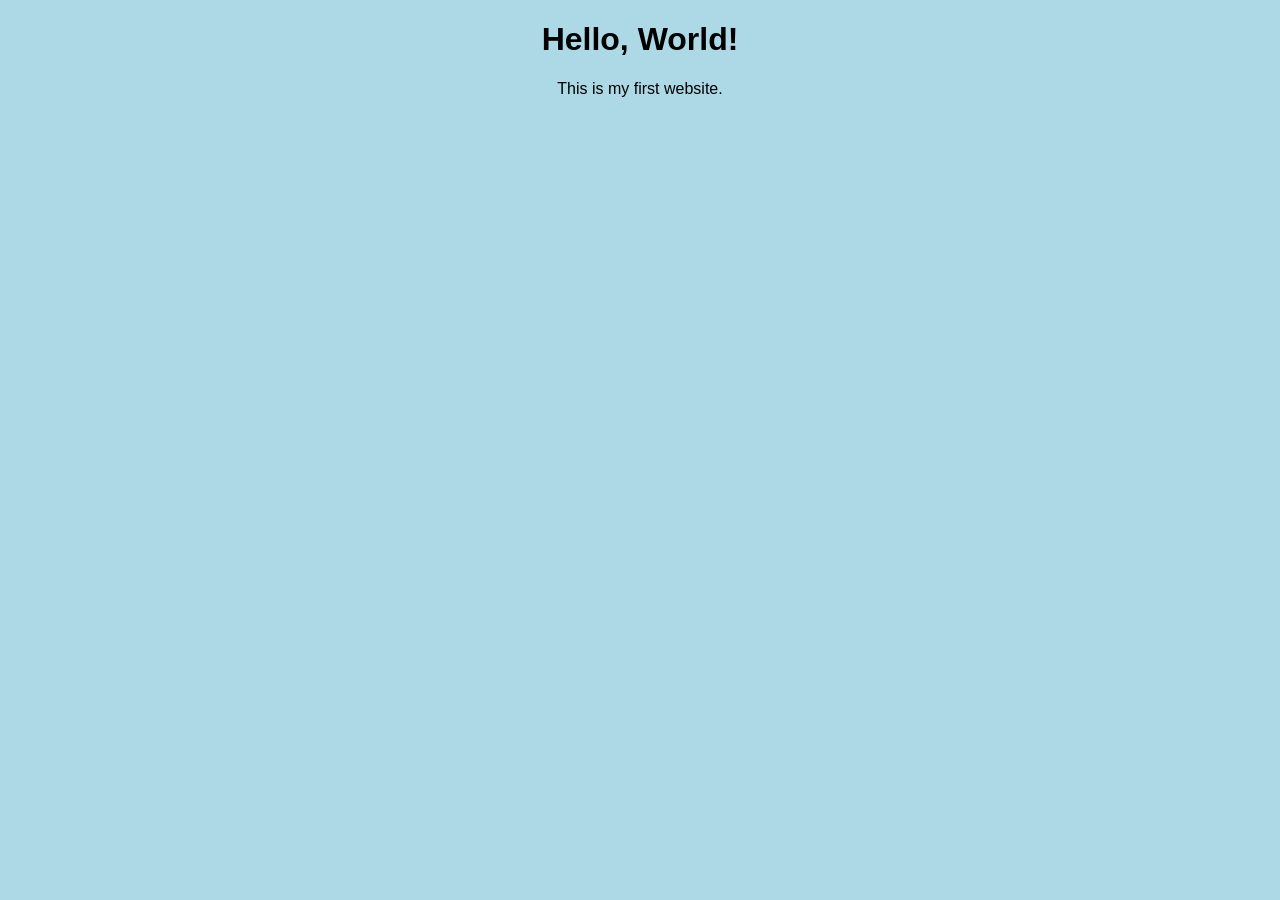
==== index.html @ 79c876c0 "git anit" ====
<!DOCTYPE html>
<html lang="en">
<head>
  <meta charset="UTF-8">
  <meta name="viewport" content="width=device-width, initial-scale=1.0">
  <title>My First Website</title>

  <link rel="stylesheet" href="style.css">
  <!-- This code above links the style.css file-->

</head>
<body>
  <h1>Hello, World!</h1>
  <p>This is my first website.</p>
</body>
</html>
---- style.css ----
/* This file adds color to the website */

body {
  background-color: lightblue;
  font-family: Arial, sans-serif;
  text-align: center;
}
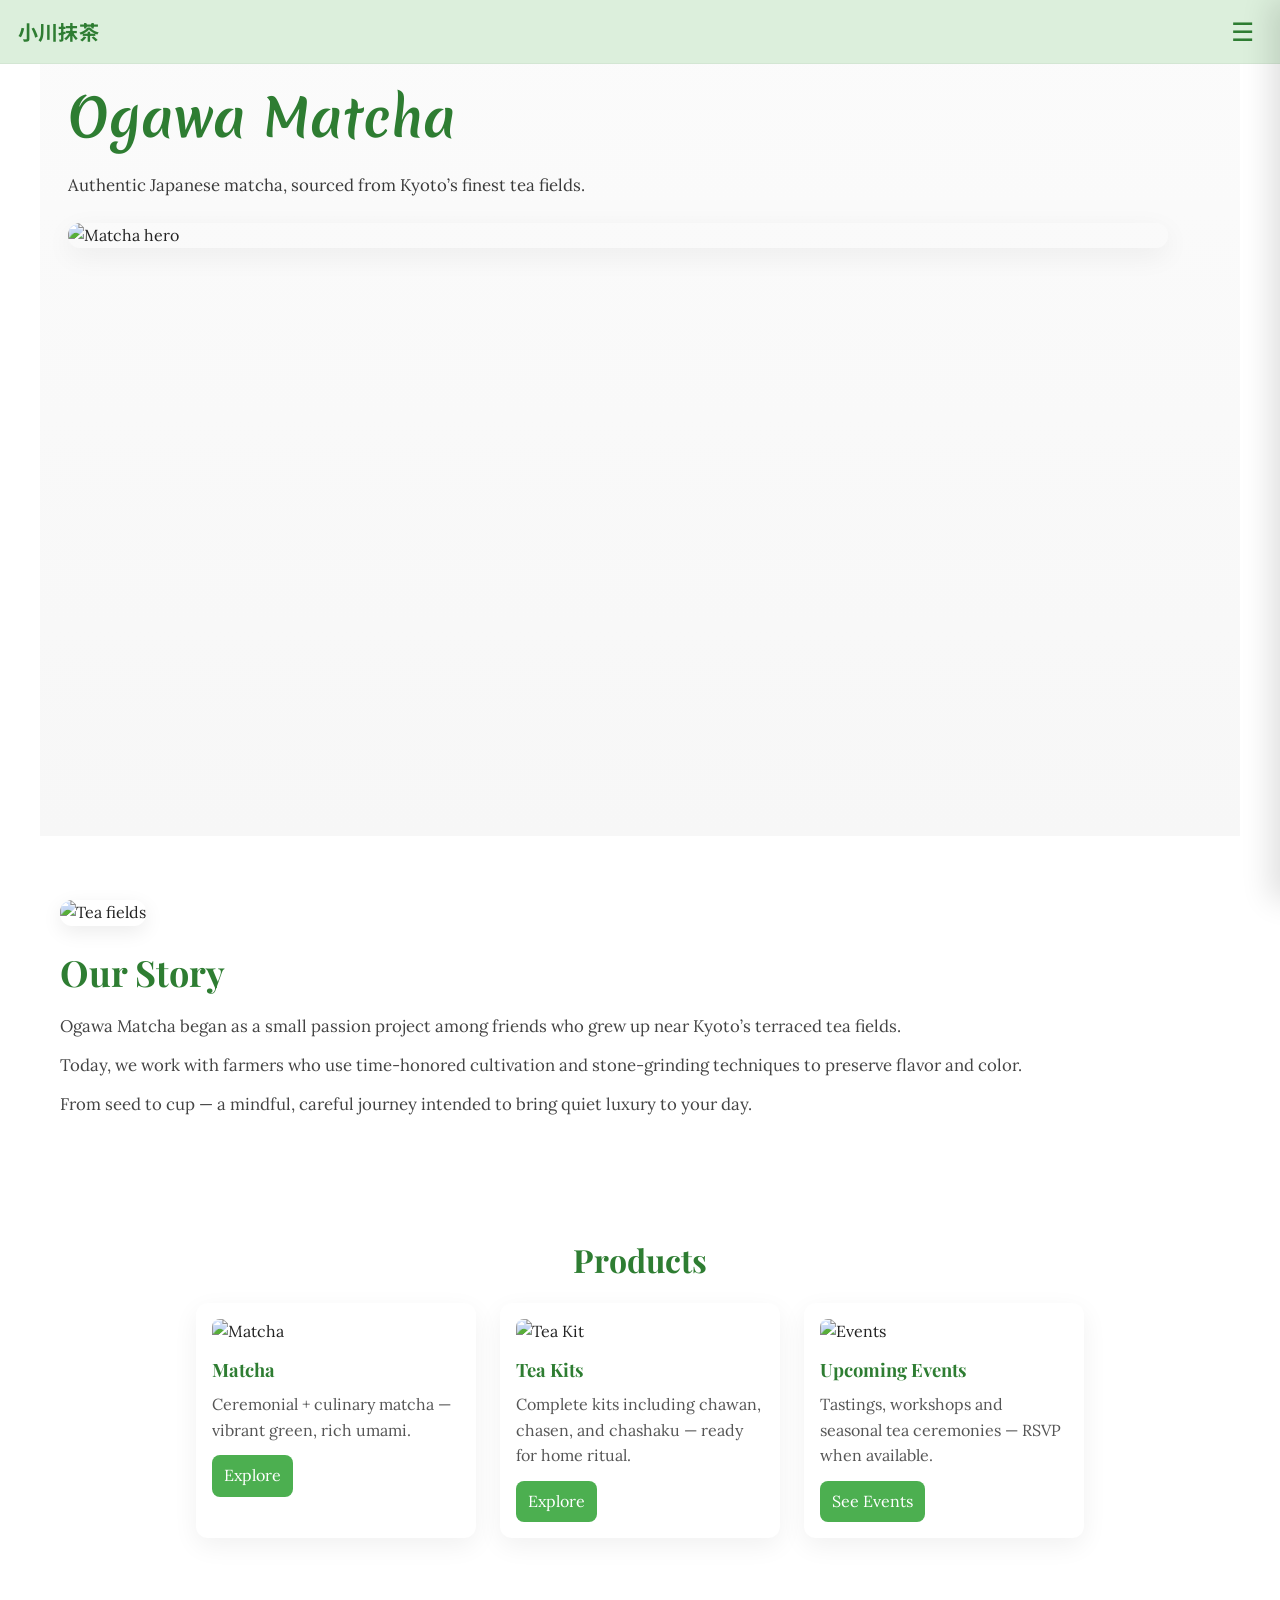
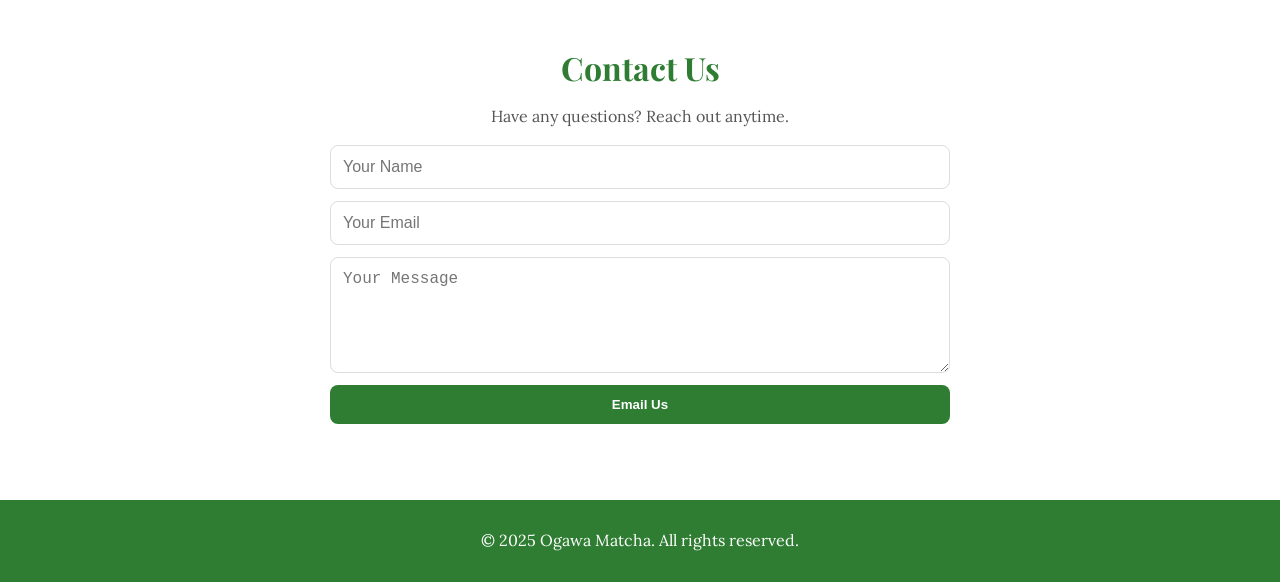
==== commit 7982fbc2: "Add files via upload" ====
--- a/index.html
+++ b/index.html
@@ -1,17 +1,106 @@
-
-<!DOCTYPE html>
-<html lang="en">
-<head>
-  <meta charset="UTF-8">
-  <meta name="viewport" content="width=device-width, initial-scale=1.0">
-  <title>My First Website</title>
-
-  <link rel="stylesheet" href="style.css">
-  <!-- This code above links the style.css file-->
-
-</head>
-<body>
-  <h1>Hello, World!</h1>
-  <p>This is my first website.</p>
-</body>
-</html>
+<!DOCTYPE html>
+<html lang="en">
+<head>
+  <meta charset="utf-8" />
+  <meta name="viewport" content="width=device-width,initial-scale=1" />
+  <title>Ogawa Matcha</title>
+  <link href="https://fonts.googleapis.com/css2?family=Lora:ital,wght@0,400;0,700;1,400&family=Playfair+Display:wght@400;600&family=Merienda:wght@400;700&family=Noto+Sans+JP:wght@400;700&display=swap" rel="stylesheet">
+  <link rel="stylesheet" href="style.css" />
+</head>
+<body>
+  <header>
+    <div class="logo-jp">小川抹茶</div>
+    <button class="hamburger" aria-controls="site-menu" aria-expanded="false" aria-label="Open menu">☰</button>
+
+    <nav class="site-menu" id="site-menu" aria-hidden="true">
+      <ul>
+        <li><a class="menu-link" href="#hero" data-key="about-intro">About</a></li>
+        <li><a class="menu-link" href="#products" data-key="products-title">Products</a></li>
+        <li><a class="menu-link" href="matcha-leaves.html" data-key="product1-title">Matcha</a></li>
+        <li><a class="menu-link" href="matcha-kit.html" data-key="product2-title">Tea Kits</a></li>
+        <li><a class="menu-link" href="events.html">Events</a></li>
+
+        <li class="has-submenu">
+          <button class="submenu-toggle" aria-expanded="false" aria-controls="lang-list">🌐 Language ▸</button>
+          <ul class="submenu" id="lang-list" role="menu" aria-hidden="true">
+            <li class="lang-option" data-lang="en" role="menuitem">
+              <img src="https://flagcdn.com/w20/us.png" srcset="https://flagcdn.com/w40/us.png 2x" width="20" height="15" alt="US flag" class="flag"> English
+            </li>
+            <li class="lang-option" data-lang="ja" role="menuitem">
+              <img src="https://flagcdn.com/w20/jp.png" srcset="https://flagcdn.com/w40/jp.png 2x" width="20" height="15" alt="Japan flag" class="flag"> 日本語
+            </li>
+            <li class="lang-option" data-lang="zh" role="menuitem">
+              <img src="https://flagcdn.com/w20/cn.png" srcset="https://flagcdn.com/w40/cn.png 2x" width="20" height="15" alt="China flag" class="flag"> 中文
+            </li>
+          </ul>
+        </li>
+
+        <li><a class="menu-link" href="#contact" data-key="contact-title">Contact</a></li>
+      </ul>
+    </nav>
+  </header>
+
+  <main>
+    <section id="hero" class="hero fade-on-scroll">
+      <h1 data-key="hero-title">Ogawa Matcha</h1>
+      <p data-key="hero-text">Authentic Japanese matcha, sourced from Kyoto’s finest tea fields.</p>
+      <img src="https://source.unsplash.com/1200x600/?matcha,green,tea" alt="Matcha hero" loading="lazy">
+    </section>
+
+    <section id="about" class="about fade-on-scroll">
+      <img src="https://source.unsplash.com/1200x600/?tea,plantation" alt="Tea fields" loading="lazy">
+      <h2 data-key="about-intro">Our Story</h2>
+      <p data-key="about-story1">Ogawa Matcha began as a small passion project among friends who grew up near Kyoto’s terraced tea fields.</p>
+      <p data-key="about-story2">Today, we work with farmers who use time-honored cultivation and stone-grinding techniques to preserve flavor and color.</p>
+      <p data-key="about-story3">From seed to cup — a mindful, careful journey intended to bring quiet luxury to your day.</p>
+    </section>
+
+    <section id="products" class="products fade-on-scroll">
+      <h2 data-key="products-title">Products</h2>
+      <div class="product-grid">
+        <article class="product-card fade-on-scroll">
+          <img src="https://source.unsplash.com/400x300/?matcha,bowl" alt="Matcha" loading="lazy">
+          <h3 data-key="product1-title">Matcha</h3>
+          <p data-key="product1-text">Ceremonial + culinary matcha — vibrant green, rich umami.</p>
+          <a class="btn" href="matcha-leaves.html">Explore</a>
+        </article>
+
+        <article class="product-card fade-on-scroll">
+          <img src="https://source.unsplash.com/400x300/?matcha,tools" alt="Tea Kit" loading="lazy">
+          <h3 data-key="product2-title">Tea Kits</h3>
+          <p data-key="product2-text">Complete kits including chawan, chasen, and chashaku — ready for home ritual.</p>
+          <a class="btn" href="matcha-kit.html">Explore</a>
+        </article>
+
+        <article class="product-card fade-on-scroll">
+          <img src="https://source.unsplash.com/400x300/?tea,ceremony" alt="Events" loading="lazy">
+          <h3 data-key="product3-title">Upcoming Events</h3>
+          <p data-key="product3-text">Tastings, workshops, and seasonal tea ceremonies — RSVP when available.</p>
+          <a class="btn" href="events.html">See Events</a>
+        </article>
+      </div>
+    </section>
+
+    <section id="contact" class="contact fade-on-scroll">
+      <h2 data-key="contact-title">Contact Us</h2>
+      <p data-key="contact-text">Have any questions? Reach out anytime.</p>
+
+      <form id="contact-form" action="https://formspree.io/f/mjkbgnan" method="POST">
+        <input type="text" name="name" placeholder="Your Name" required>
+        <input type="email" name="_replyto" placeholder="Your Email" required>
+        <textarea name="message" rows="5" placeholder="Your Message" required></textarea>
+        <input type="hidden" name="_to" value="paulggreene03@gmail.com">
+        <button type="submit" data-key="contact-btn">Email Us</button>
+      </form>
+
+      <div id="form-response" class="form-response" role="status" aria-live="polite"></div>
+    </section>
+  </main>
+
+  <footer>
+    <p>© 2025 Ogawa Matcha. All rights reserved.</p>
+  </footer>
+
+  <script src="script.js"></script>
+</body>
+</html>
--- a/style.css
+++ b/style.css
@@ -1,7 +1,124 @@
-/* This file adds color to the website */
-
-body {
-  background-color: lightblue;
-  font-family: Arial, sans-serif;
-  text-align: center;
-}
+:root{
+  --green: #4caf50;
+  --light-green: #dcefdc;
+  --dark-green: #2e7d32;
+  --bg: #fff;
+  --text: #222;
+  --header-height: 64px;
+}
+
+/* base reset */
+*{box-sizing:border-box;margin:0;padding:0}
+html{scroll-behavior:smooth}
+body{
+  font-family: "Lora", serif;
+  color:var(--text);
+  background:var(--bg);
+  -webkit-font-smoothing:antialiased;
+  -moz-osx-font-smoothing:grayscale;
+  line-height:1.6;
+}
+
+/* Header */
+header{
+  position:fixed; top:0; left:0; right:0;
+  height:var(--header-height);
+  display:flex; align-items:center; justify-content:space-between;
+  padding:0 18px;
+  background:var(--light-green);
+  border-bottom:1px solid rgba(0,0,0,0.04);
+  z-index:1200;
+}
+.logo-jp{
+  font-family: "Noto Sans JP", "Playfair Display", serif;
+  font-weight:700;
+  color:var(--dark-green);
+  font-size:1.25rem;
+  letter-spacing:0.2px;
+}
+
+/* hamburger always visible */
+.hamburger{
+  font-size:1.6rem; background:none; border:none; cursor:pointer; color:var(--dark-green);
+  padding:8px;
+}
+
+/* Slide-in menu panel */
+.site-menu{
+  position:fixed; top:0; right:-360px; width:360px; height:100%;
+  background: linear-gradient(180deg,#ffffff 0%, var(--light-green) 100%);
+  box-shadow:-10px 0 28px rgba(0,0,0,0.12);
+  transition:right 320ms ease; z-index:1300;
+  padding:72px 18px 18px 18px; overflow:auto;
+}
+.site-menu.open{ right:0; }
+.site-menu ul{ list-style:none; display:flex; flex-direction:column; gap:8px; }
+.site-menu a.menu-link{ text-decoration:none; color:var(--dark-green); font-weight:700; padding:10px; border-radius:8px; display:block; }
+.site-menu a.menu-link:hover{ background:rgba(46,122,50,0.06); }
+
+/* Submenu for language */
+.has-submenu{ margin-top:6px; }
+.submenu-toggle{
+  display:flex; align-items:center; gap:8px; width:100%; padding:10px; background:none; border:none; cursor:pointer;
+  color:var(--dark-green); font-weight:700; border-radius:8px;
+}
+.submenu{ display:none; margin-top:8px; padding:8px; background:rgba(255,255,255,0.95); border-radius:8px; box-shadow:0 6px 18px rgba(0,0,0,0.06); }
+.has-submenu.open .submenu{ display:block; }
+.submenu li{ list-style:none; padding:8px; display:flex; align-items:center; gap:10px; cursor:pointer; border-radius:6px; }
+.submenu li:hover{ background:rgba(46,122,50,0.06); }
+.flag{ width:20px; height:15px; object-fit:cover; border-radius:2px; }
+
+/* hero (closer to top) */
+.hero{
+  min-height: calc(100vh - var(--header-height));
+  padding-top: calc(var(--header-height) + 8px);
+  display:flex; flex-direction:column; align-items:flex-start; justify-content:flex-start;
+  gap:12px; padding-left:28px; padding-right:28px; background:linear-gradient(180deg,#fbfbfb,#f7f7f7);
+}
+.hero h1{
+  font-family:"Merienda","Playfair Display",serif; font-size:3.2rem; color:var(--dark-green); margin-top:6px;
+}
+.hero p{ font-family:"Lora",serif; color:#3a3a3a; font-size:1.05rem; max-width:900px; }
+.hero img{ margin-top:12px; width:100%; max-width:1100px; border-radius:12px; box-shadow:0 8px 28px rgba(0,0,0,0.06); }
+
+/* sections */
+section{ padding:64px 20px; max-width:1200px; margin:0 auto; }
+.about img{ width:100%; max-width:1000px; border-radius:12px; box-shadow:0 6px 20px rgba(0,0,0,0.08); margin-bottom:18px; }
+.about h2{ font-family:"Playfair Display",serif; font-size:2.25rem; color:var(--dark-green); margin-bottom:12px; }
+.about p{ font-size:1.05rem; color:#444; margin-bottom:12px; opacity:0; transform:translateY(20px); transition:all .6s ease; }
+.about p.visible{ opacity:1; transform:translateY(0); }
+
+/* products */
+.products{ padding-top:40px; padding-bottom:40px; }
+.products h2{ text-align:center; font-family:"Playfair Display",serif; color:var(--dark-green); font-size:2rem; margin-bottom:18px; }
+.product-grid{ display:flex; gap:24px; justify-content:center; flex-wrap:wrap; margin-top:18px; }
+.product-card{ width:280px; background:#fff; padding:16px; border-radius:12px; box-shadow:0 8px 26px rgba(0,0,0,0.06); transition:transform .28s ease; text-align:left; }
+.product-card img{ width:100%; border-radius:8px; margin-bottom:10px; display:block; }
+.product-card h3{ font-size:1.15rem; color:var(--dark-green); margin-bottom:8px; font-family:"Playfair Display",serif; }
+.product-card p{ color:#555; margin-bottom:12px; }
+.btn{ display:inline-block; padding:8px 12px; background:var(--green); color:#fff; text-decoration:none; border-radius:8px; }
+
+/* contact */
+.contact{ text-align:center; }
+.contact h2{ font-family:"Playfair Display",serif; font-size:2rem; color:var(--dark-green); margin-bottom:10px; }
+.contact p{ color:#555; margin-bottom:16px; }
+form{ max-width:620px; margin:0 auto; display:flex; flex-direction:column; gap:12px; }
+input, textarea{ padding:12px; border-radius:8px; border:1px solid #ddd; font-size:1rem; }
+button[type="submit"]{ padding:12px; border-radius:8px; border:none; background:var(--dark-green); color:#fff; cursor:pointer; font-weight:700; }
+.form-response{ margin-top:12px; font-size:1rem; }
+
+/* footer */
+footer{ padding:28px 16px; text-align:center; background:var(--dark-green); color:#fff; }
+
+/* responsive */
+@media (max-width:900px){
+  .hero{ align-items:center; text-align:center; padding-left:18px; padding-right:18px; }
+  .hero h1{ font-size:2.6rem; }
+  .product-grid{ gap:16px; }
+  .product-card{ width:100%; max-width:420px; }
+}
+
+/* fade helpers for data-key (language fade) */
+[data-key]{ transition: opacity .28s ease, transform .28s ease; opacity:1; }
+.fade-on-scroll{ opacity:0; transform:translateY(18px); transition: all .6s ease; }
+.fade-on-scroll.visible{ opacity:1; transform:translateY(0); }
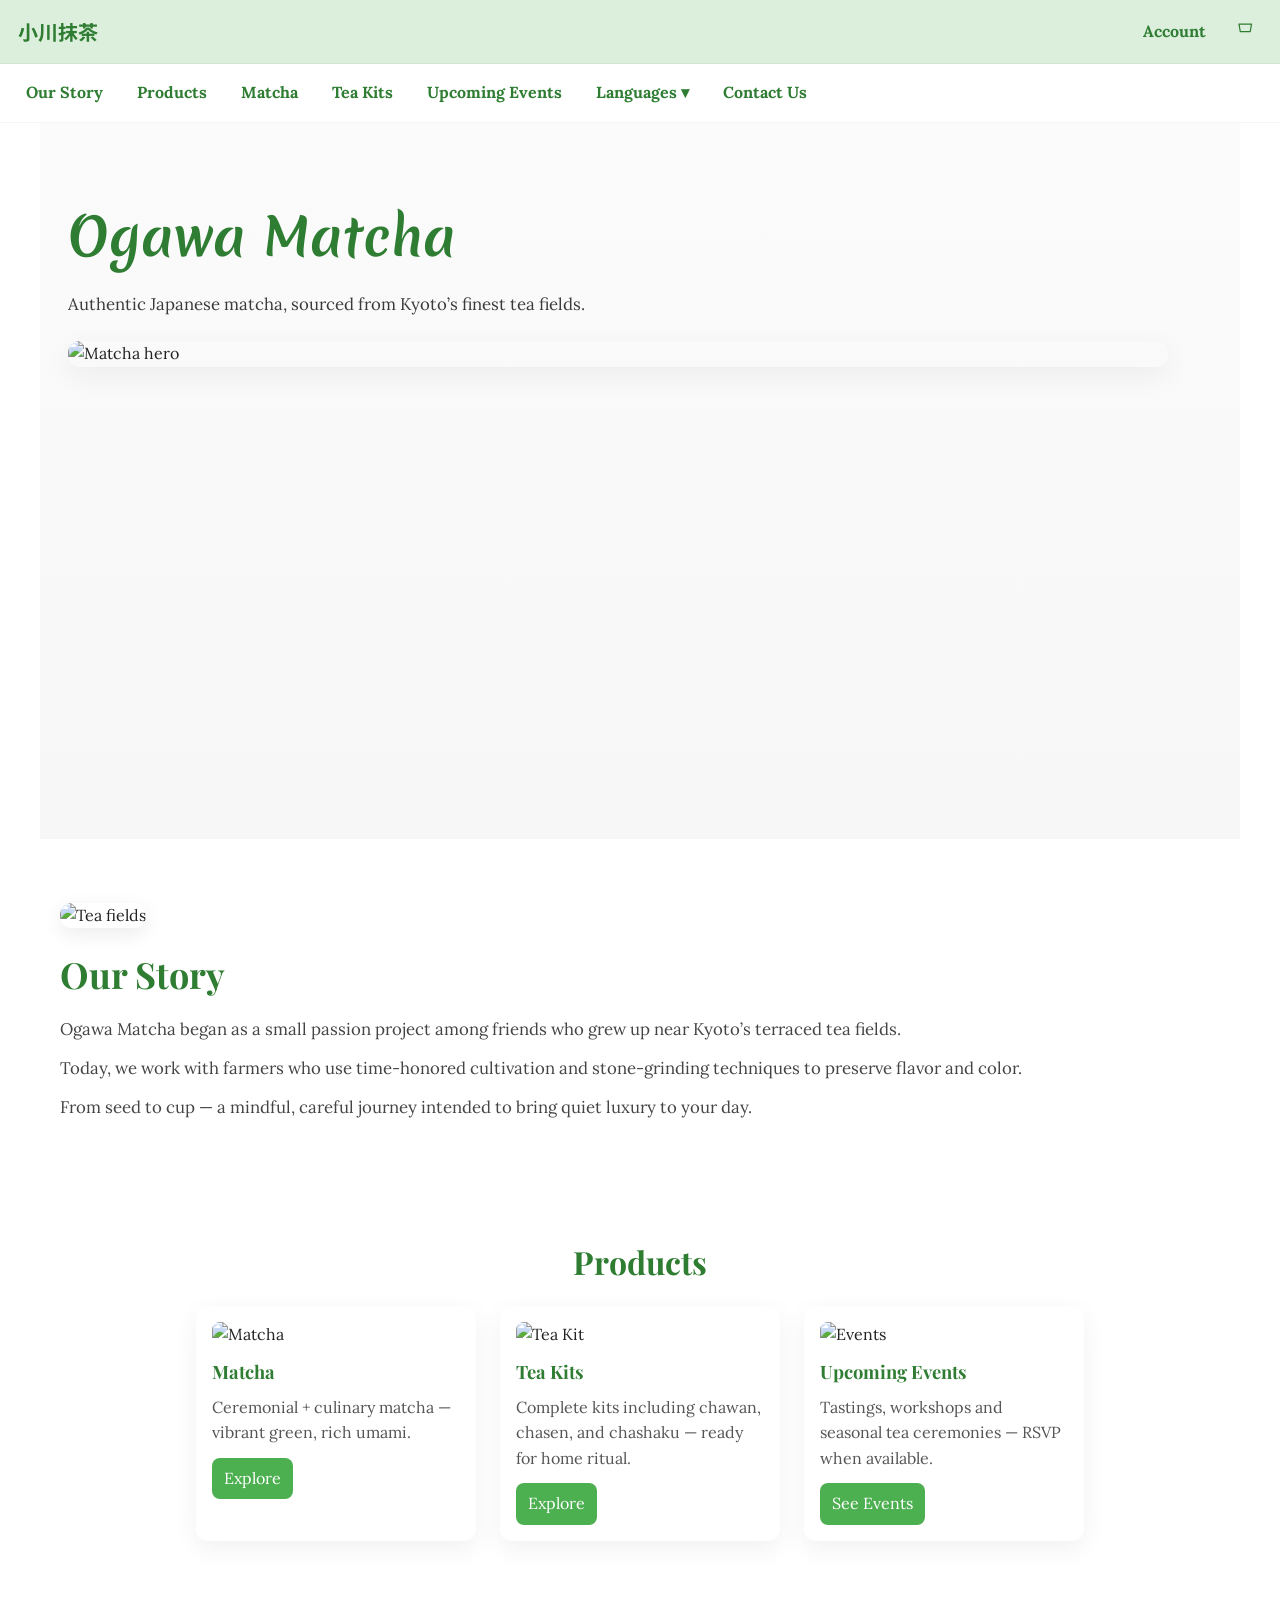
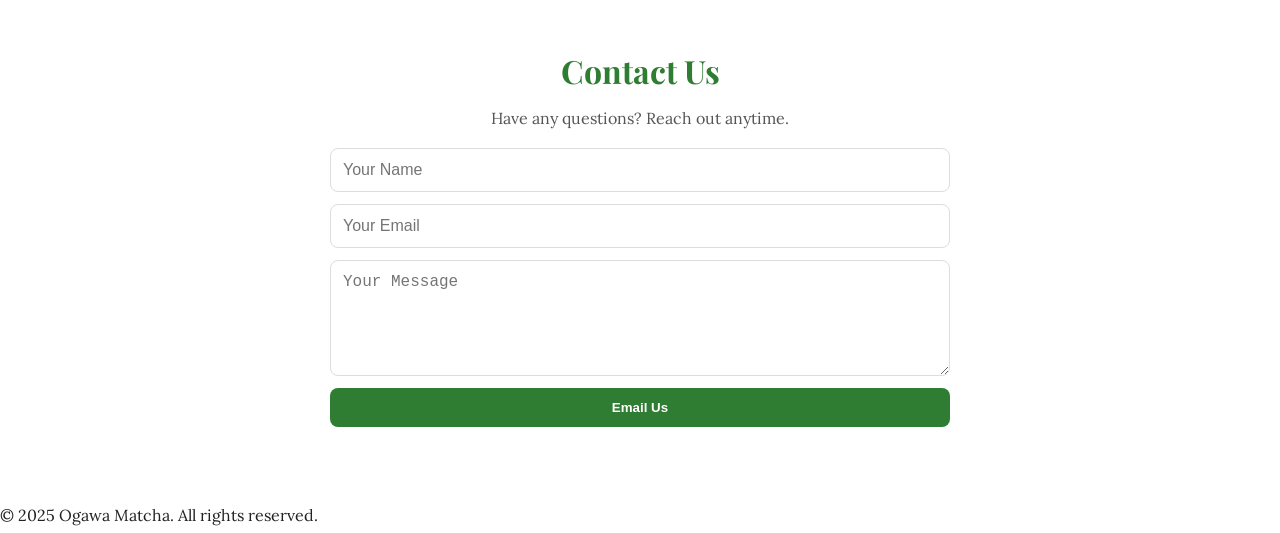
==== commit a1fbc2ef: "Add files via upload" ====
--- a/index.html
+++ b/index.html
@@ -4,34 +4,45 @@
   <meta charset="utf-8" />
   <meta name="viewport" content="width=device-width,initial-scale=1" />
   <title>Ogawa Matcha</title>
+
   <link href="https://fonts.googleapis.com/css2?family=Lora:ital,wght@0,400;0,700;1,400&family=Playfair+Display:wght@400;600&family=Merienda:wght@400;700&family=Noto+Sans+JP:wght@400;700&display=swap" rel="stylesheet">
   <link rel="stylesheet" href="style.css" />
 </head>
 <body>
+  <!-- Header (green) - keep profile + cart here -->
   <header>
     <div class="logo-jp">小川抹茶</div>
-    <button class="hamburger" aria-controls="site-menu" aria-expanded="false" aria-label="Open menu">☰</button>
 
+    <div class="header-icons">
+      <div class="profile-wrap">
+        <div class="profile-label">Account</div>
+        <div class="profile-dropdown"></div>
+      </div>
+
+      <button class="icon-btn icon-cart" title="Cart">
+        <svg width="20" height="20" viewBox="0 0 24 24" fill="none"><path d="M6 6h15l-1.5 9h-12z" stroke="currentColor" stroke-width="1.5" stroke-linecap="round" stroke-linejoin="round"/></svg>
+        <span class="icon-badge" style="display:none">0</span>
+      </button>
+
+      <button class="hamburger" aria-controls="site-menu" aria-expanded="false">☰</button>
+    </div>
+
+    <!-- Mobile slide-in menu (keeps languages + nav) -->
     <nav class="site-menu" id="site-menu" aria-hidden="true">
       <ul>
         <li><a class="menu-link" href="#hero" data-key="about-intro">About</a></li>
         <li><a class="menu-link" href="#products" data-key="products-title">Products</a></li>
         <li><a class="menu-link" href="matcha-leaves.html" data-key="product1-title">Matcha</a></li>
         <li><a class="menu-link" href="matcha-kit.html" data-key="product2-title">Tea Kits</a></li>
-        <li><a class="menu-link" href="events.html">Events</a></li>
+        <li><a class="menu-link" href="events.html" data-key="events-page-title">Events</a></li>
 
-        <li class="has-submenu">
-          <button class="submenu-toggle" aria-expanded="false" aria-controls="lang-list">🌐 Language ▸</button>
-          <ul class="submenu" id="lang-list" role="menu" aria-hidden="true">
-            <li class="lang-option" data-lang="en" role="menuitem">
-              <img src="https://flagcdn.com/w20/us.png" srcset="https://flagcdn.com/w40/us.png 2x" width="20" height="15" alt="US flag" class="flag"> English
-            </li>
-            <li class="lang-option" data-lang="ja" role="menuitem">
-              <img src="https://flagcdn.com/w20/jp.png" srcset="https://flagcdn.com/w40/jp.png 2x" width="20" height="15" alt="Japan flag" class="flag"> 日本語
-            </li>
-            <li class="lang-option" data-lang="zh" role="menuitem">
-              <img src="https://flagcdn.com/w20/cn.png" srcset="https://flagcdn.com/w40/cn.png 2x" width="20" height="15" alt="China flag" class="flag"> 中文
-            </li>
+        <li>
+          <div class="submenu-label">Languages</div>
+          <ul id="languages-submenu">
+            <li class="lang-option" data-lang="en"><img class="flag" src="https://flagcdn.com/w20/us.png" width="20" height="15"> English</li>
+            <li class="lang-option" data-lang="ja"><img class="flag" src="https://flagcdn.com/w20/jp.png" width="20" height="15"> 日本語</li>
+            <li class="lang-option" data-lang="zh"><img class="flag" src="https://flagcdn.com/w20/cn.png" width="20" height="15"> 中文</li>
+            <li class="lang-option" data-lang="es"><img class="flag" src="https://flagcdn.com/w20/es.png" width="20" height="15"> Español</li>
           </ul>
         </li>
 
@@ -39,6 +50,30 @@
       </ul>
     </nav>
   </header>
+
+  <!-- Top navigation (white) - NO profile/cart here -->
+  <div class="top-nav" role="navigation" aria-label="Main Navigation">
+    <ul class="nav-links">
+      <li><a href="#about" class="nav-heading" data-key="about-intro">About</a></li>
+      <li><a href="#products" class="nav-heading" data-key="products-title">Products</a></li>
+      <li><a href="matcha-leaves.html" class="nav-heading" data-key="product1-title">Matcha</a></li>
+      <li><a href="matcha-kit.html" class="nav-heading" data-key="product2-title">Tea Kits</a></li>
+      <li><a href="events.html" class="nav-heading" data-key="events-page-title">Events</a></li>
+
+      <li class="nav-item">
+        <div class="nav-heading languages-heading">Languages ▾</div>
+        <ul class="languages-submenu" aria-hidden="true">
+          <li class="lang-option" data-lang="en"><img class="flag" src="https://flagcdn.com/w20/us.png" width="20" height="15"> English</li>
+          <li class="lang-option" data-lang="ja"><img class="flag" src="https://flagcdn.com/w20/jp.png" width="20" height="15"> 日本語</li>
+          <li class="lang-option" data-lang="zh"><img class="flag" src="https://flagcdn.com/w20/cn.png" width="20" height="15"> 中文</li>
+          <li class="lang-option" data-lang="es"><img class="flag" src="https://flagcdn.com/w20/es.png" width="20" height="15"> Español</li>
+        </ul>
+      </li>
+
+      <li><a href="#contact" class="nav-heading" data-key="contact-title">Contact</a></li>
+    </ul>
+    <div style="width:140px"></div> <!-- spacer (no icons here) -->
+  </div>
 
   <main>
     <section id="hero" class="hero fade-on-scroll">
@@ -101,6 +136,43 @@
     <p>© 2025 Ogawa Matcha. All rights reserved.</p>
   </footer>
 
+  <!-- Profile modal (shared across pages) -->
+  <div id="profile-modal" aria-hidden="true">
+    <div class="profile-panel" role="dialog" aria-modal="true">
+      <button id="profile-close" style="float:right;background:none;border:none;font-size:18px;cursor:pointer">✕</button>
+      <h3>Account</h3>
+      <div id="profile-msg" style="color:#c0392b;margin-bottom:8px"></div>
+
+      <div class="profile-forms">
+        <form id="signin-form">
+          <h4>Sign in</h4>
+          <input name="email" type="email" placeholder="Email" required>
+          <input name="password" type="password" placeholder="Password" required>
+          <button type="submit">Sign in</button>
+        </form>
+
+        <div id="verify-area"></div>
+
+        <div style="height:8px"></div>
+
+        <form id="create-form">
+          <h4>Create account</h4>
+          <input name="name" type="text" placeholder="Full name" required>
+          <input name="email" type="email" placeholder="Email" required>
+          <input name="password" type="password" placeholder="Password" required>
+          <button type="submit">Create account</button>
+        </form>
+      </div>
+    </div>
+  </div>
+
+  <!-- Cart panel (placeholder) -->
+  <aside id="cart-panel" aria-hidden="true">
+    <button id="cart-close" style="float:right;background:none;border:none;font-size:18px;cursor:pointer">✕</button>
+    <h3>Your Cart</h3>
+    <div id="cart-contents"></div>
+  </aside>
+
   <script src="script.js"></script>
 </body>
 </html>
--- a/style.css
+++ b/style.css
@@ -5,9 +5,10 @@
   --bg: #fff;
   --text: #222;
   --header-height: 64px;
+  --nav-height: 56px;
 }
 
-/* base reset */
+/* reset */
 *{box-sizing:border-box;margin:0;padding:0}
 html{scroll-behavior:smooth}
 body{
@@ -19,7 +20,7 @@
   line-height:1.6;
 }
 
-/* Header */
+/* HEADER - green top bar */
 header{
   position:fixed; top:0; left:0; right:0;
   height:var(--header-height);
@@ -27,58 +28,76 @@
   padding:0 18px;
   background:var(--light-green);
   border-bottom:1px solid rgba(0,0,0,0.04);
-  z-index:1200;
+  z-index:1400;
 }
 .logo-jp{
   font-family: "Noto Sans JP", "Playfair Display", serif;
   font-weight:700;
   color:var(--dark-green);
   font-size:1.25rem;
-  letter-spacing:0.2px;
 }
 
-/* hamburger always visible */
-.hamburger{
-  font-size:1.6rem; background:none; border:none; cursor:pointer; color:var(--dark-green);
+/* header icons (kept only in green header) */
+.header-icons{ display:flex; gap:12px; align-items:center; }
+.icon-btn{ background:none; border:none; cursor:pointer; padding:8px; font-size:1.05rem; color:var(--dark-green); position:relative; }
+.icon-badge{ position:absolute; top:-6px; right:-6px; background:var(--dark-green); color:#fff; width:18px; height:18px; display:flex; align-items:center; justify-content:center; border-radius:10px; font-size:0.7rem; }
+
+/* profile dropdown in green header */
+.profile-wrap{ position:relative; display:inline-block; }
+.profile-label{ font-weight:700; color:var(--dark-green); padding:6px 8px; border-radius:6px; cursor:default; }
+.profile-dropdown{
+  position:absolute; right:0; top:calc(100% + 8px);
+  background:#fff; border-radius:8px; padding:10px; box-shadow:0 8px 20px rgba(0,0,0,0.08); min-width:180px;
+  display:none;
+}
+.profile-dropdown.visible{ display:block; }
+
+/* top nav (white bar) - follows under header - no profile/cart icons here */
+.top-nav{
+  position:sticky;
+  top:var(--header-height);
+  z-index:1300;
+  background: #fff;
+  border-bottom: 1px solid rgba(0,0,0,0.04);
+  display:flex;
+  align-items:center;
+  justify-content:space-between;
+  padding:8px 18px;
+}
+.nav-links{ display:flex; gap:18px; align-items:center; list-style:none; }
+.nav-links a, .nav-links .nav-heading { text-decoration:none; color:var(--dark-green); font-weight:700; padding:8px 8px; border-radius:6px; display:inline-block; }
+.nav-links a:hover, .nav-links .nav-heading:hover { background:rgba(46,122,50,0.06); }
+
+/* languages dropdown (top nav): hover shows submenu; we also improve hover-stability via JS timer */
+.nav-item { position:relative; }
+.languages-submenu {
+  position:absolute;
+  left:0;
+  top:100%;
+  background:#fff;
+  border:1px solid #eee;
+  box-shadow:0 8px 20px rgba(0,0,0,0.06);
   padding:8px;
+  border-radius:8px;
+  display:none;
+  min-width:170px;
 }
+.languages-submenu.visible-hover { display:block !important; } /* used by JS */
+.languages-submenu li{ list-style:none; display:flex; align-items:center; gap:10px; padding:8px; cursor:pointer; border-radius:6px; }
+.languages-submenu li:hover { background:rgba(46,122,50,0.06); }
 
-/* Slide-in menu panel */
-.site-menu{
-  position:fixed; top:0; right:-360px; width:360px; height:100%;
-  background: linear-gradient(180deg,#ffffff 0%, var(--light-green) 100%);
-  box-shadow:-10px 0 28px rgba(0,0,0,0.12);
-  transition:right 320ms ease; z-index:1300;
-  padding:72px 18px 18px 18px; overflow:auto;
-}
-.site-menu.open{ right:0; }
-.site-menu ul{ list-style:none; display:flex; flex-direction:column; gap:8px; }
-.site-menu a.menu-link{ text-decoration:none; color:var(--dark-green); font-weight:700; padding:10px; border-radius:8px; display:block; }
-.site-menu a.menu-link:hover{ background:rgba(46,122,50,0.06); }
-
-/* Submenu for language */
-.has-submenu{ margin-top:6px; }
-.submenu-toggle{
-  display:flex; align-items:center; gap:8px; width:100%; padding:10px; background:none; border:none; cursor:pointer;
-  color:var(--dark-green); font-weight:700; border-radius:8px;
-}
-.submenu{ display:none; margin-top:8px; padding:8px; background:rgba(255,255,255,0.95); border-radius:8px; box-shadow:0 6px 18px rgba(0,0,0,0.06); }
-.has-submenu.open .submenu{ display:block; }
-.submenu li{ list-style:none; padding:8px; display:flex; align-items:center; gap:10px; cursor:pointer; border-radius:6px; }
-.submenu li:hover{ background:rgba(46,122,50,0.06); }
+/* flags */
 .flag{ width:20px; height:15px; object-fit:cover; border-radius:2px; }
 
-/* hero (closer to top) */
+/* hero */
 .hero{
-  min-height: calc(100vh - var(--header-height));
-  padding-top: calc(var(--header-height) + 8px);
+  min-height: calc(100vh - var(--header-height) - var(--nav-height));
+  padding-top: calc(var(--header-height) + var(--nav-height) + 12px);
   display:flex; flex-direction:column; align-items:flex-start; justify-content:flex-start;
   gap:12px; padding-left:28px; padding-right:28px; background:linear-gradient(180deg,#fbfbfb,#f7f7f7);
 }
-.hero h1{
-  font-family:"Merienda","Playfair Display",serif; font-size:3.2rem; color:var(--dark-green); margin-top:6px;
-}
-.hero p{ font-family:"Lora",serif; color:#3a3a3a; font-size:1.05rem; max-width:900px; }
+.hero h1 { font-family:"Merienda","Playfair Display",serif; font-size:3.2rem; color:var(--dark-green); margin-top:6px; }
+.hero p { font-family:"Lora",serif; color:#3a3a3a; font-size:1.05rem; max-width:900px; }
 .hero img{ margin-top:12px; width:100%; max-width:1100px; border-radius:12px; box-shadow:0 8px 28px rgba(0,0,0,0.06); }
 
 /* sections */
@@ -98,7 +117,7 @@
 .product-card p{ color:#555; margin-bottom:12px; }
 .btn{ display:inline-block; padding:8px 12px; background:var(--green); color:#fff; text-decoration:none; border-radius:8px; }
 
-/* contact */
+/* contact form */
 .contact{ text-align:center; }
 .contact h2{ font-family:"Playfair Display",serif; font-size:2rem; color:var(--dark-green); margin-bottom:10px; }
 .contact p{ color:#555; margin-bottom:16px; }
@@ -107,18 +126,49 @@
 button[type="submit"]{ padding:12px; border-radius:8px; border:none; background:var(--dark-green); color:#fff; cursor:pointer; font-weight:700; }
 .form-response{ margin-top:12px; font-size:1rem; }
 
-/* footer */
-footer{ padding:28px 16px; text-align:center; background:var(--dark-green); color:#fff; }
+/* profile modal */
+#profile-modal{ position:fixed; inset:0; display:none; align-items:center; justify-content:center; z-index:2000; background:rgba(0,0,0,0.35); }
+#profile-modal.open{ display:flex; }
+.profile-panel{ background:#fff; padding:20px; border-radius:10px; width:90%; max-width:520px; box-shadow:0 12px 40px rgba(0,0,0,0.25); }
+.profile-panel h3{ margin-bottom:8px; font-family:"Playfair Display", serif; color:var(--dark-green); }
+.profile-forms{ display:flex; gap:12px; flex-direction:column; }
+#verify-area{ margin-top:8px; }
 
-/* responsive */
-@media (max-width:900px){
-  .hero{ align-items:center; text-align:center; padding-left:18px; padding-right:18px; }
-  .hero h1{ font-size:2.6rem; }
-  .product-grid{ gap:16px; }
-  .product-card{ width:100%; max-width:420px; }
+/* cart panel */
+#cart-panel{ position:fixed; right:-420px; top:0; width:360px; height:100%; background:#fff; box-shadow:-12px 0 28px rgba(0,0,0,0.12); z-index:1600; transition:right .28s ease; padding:20px; }
+#cart-panel.open{ right:0; }
+.cart-empty{ color:#666; font-size:1rem; padding:12px 0; }
+
+/* responsive adjustments */
+@media (max-width:980px){
+  .nav-links{ display:none; }
+  .top-nav{ display:none; }
+  .hamburger{ display:block; }
+}
+@media (min-width:981px){
+  .hamburger{ display:none; }
+  .site-menu{ display:none; }
 }
 
-/* fade helpers for data-key (language fade) */
+/* fade helpers */
 [data-key]{ transition: opacity .28s ease, transform .28s ease; opacity:1; }
 .fade-on-scroll{ opacity:0; transform:translateY(18px); transition: all .6s ease; }
 .fade-on-scroll.visible{ opacity:1; transform:translateY(0); }
+
+/* hide-top toggles */
+.logo-jp, .hero h1, .hero p { transition: opacity .28s ease, transform .28s ease; }
+body.hide-top .logo-jp,
+body.hide-top .hero h1,
+body.hide-top .hero p { opacity: 0; transform: translateY(-8px); pointer-events:none; }
+
+/* mobile slide-in menu (left/right) */
+.site-menu{
+  position:fixed; top:0; right:-360px; width:360px; height:100%;
+  background: linear-gradient(180deg,#ffffff 0%, var(--light-green) 100%);
+  box-shadow:-10px 0 28px rgba(0,0,0,0.12);
+  transition:right 320ms ease; z-index:1500;
+  padding:72px 18px 18px 18px; overflow:auto;
+}
+.site-menu.open{ right:0; }
+.site-menu ul{ list-style:none; display:flex; flex-direction:column; gap:8px; }
+.site-menu a.menu-link{ text-decoration:none; color:var(--dark-green); font-weight:700; padding:10px; border-radius:8px; display:block; }
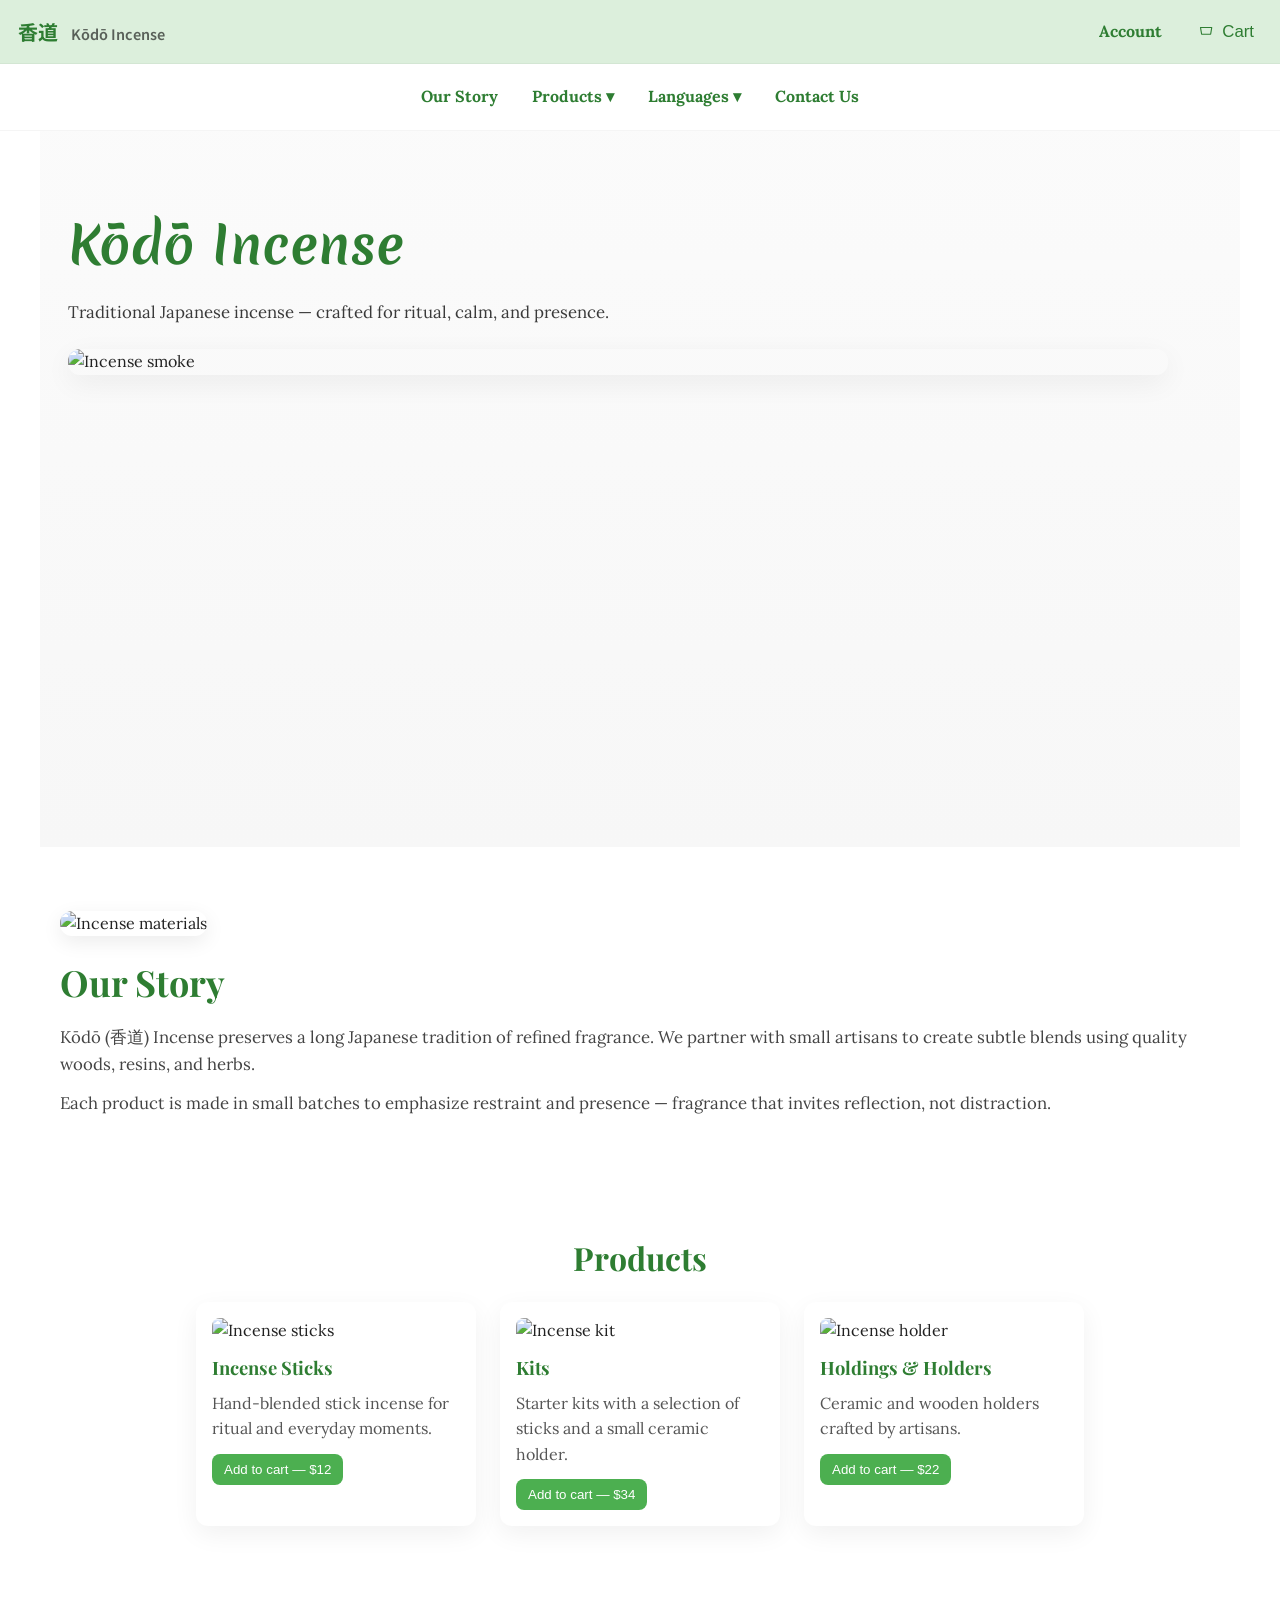
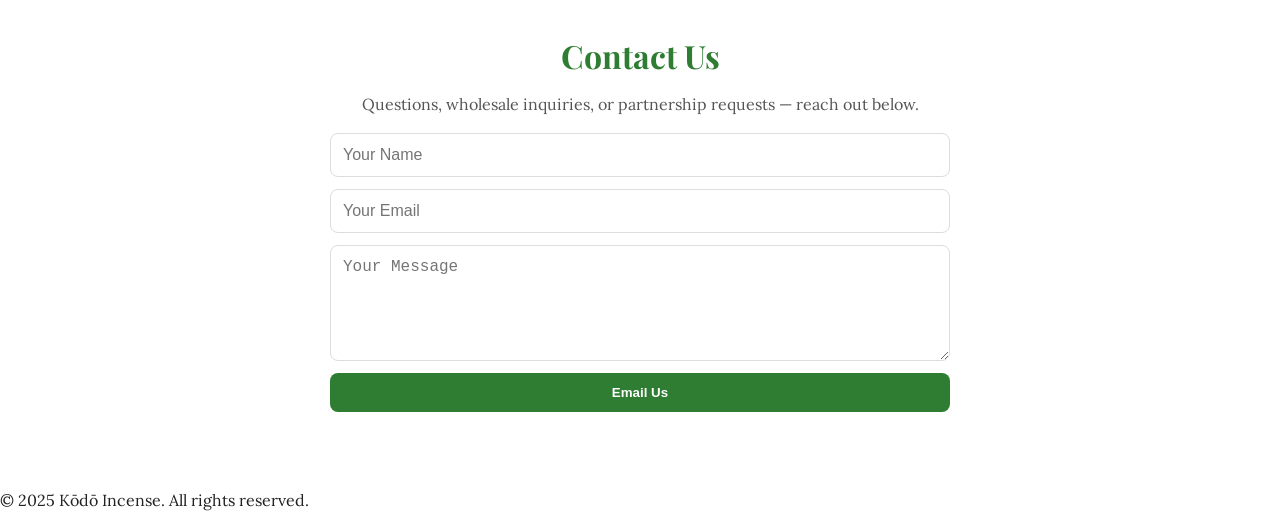
==== commit 02aafeab: "Add files via upload" ====
--- a/index.html
+++ b/index.html
@@ -3,46 +3,51 @@
 <head>
   <meta charset="utf-8" />
   <meta name="viewport" content="width=device-width,initial-scale=1" />
-  <title>Ogawa Matcha</title>
+  <title>Kōdō Incense — 香道</title>
 
   <link href="https://fonts.googleapis.com/css2?family=Lora:ital,wght@0,400;0,700;1,400&family=Playfair+Display:wght@400;600&family=Merienda:wght@400;700&family=Noto+Sans+JP:wght@400;700&display=swap" rel="stylesheet">
   <link rel="stylesheet" href="style.css" />
 </head>
 <body>
-  <!-- Header (green) - keep profile + cart here -->
+  <!-- Green header -->
   <header>
-    <div class="logo-jp">小川抹茶</div>
+    <div class="logo-jp">香道&nbsp;<span class="brand-en">Kōdō Incense</span></div>
 
     <div class="header-icons">
       <div class="profile-wrap">
         <div class="profile-label">Account</div>
-        <div class="profile-dropdown"></div>
+        <div class="profile-dropdown" aria-hidden="true"></div>
       </div>
 
-      <button class="icon-btn icon-cart" title="Cart">
-        <svg width="20" height="20" viewBox="0 0 24 24" fill="none"><path d="M6 6h15l-1.5 9h-12z" stroke="currentColor" stroke-width="1.5" stroke-linecap="round" stroke-linejoin="round"/></svg>
+      <button class="icon-btn icon-cart" title="Cart" aria-label="Open cart">
+        <svg width="18" height="18" viewBox="0 0 24 24" fill="none" aria-hidden="true"><path d="M6 6h15l-1.5 9h-12z" stroke="currentColor" stroke-width="1.5" stroke-linecap="round" stroke-linejoin="round"/></svg>
+        <span>Cart</span>
         <span class="icon-badge" style="display:none">0</span>
       </button>
 
-      <button class="hamburger" aria-controls="site-menu" aria-expanded="false">☰</button>
+      <button class="hamburger" aria-controls="site-menu" aria-expanded="false" aria-label="Open menu">☰</button>
     </div>
 
-    <!-- Mobile slide-in menu (keeps languages + nav) -->
+    <!-- Mobile slide-in menu -->
     <nav class="site-menu" id="site-menu" aria-hidden="true">
       <ul>
-        <li><a class="menu-link" href="#hero" data-key="about-intro">About</a></li>
-        <li><a class="menu-link" href="#products" data-key="products-title">Products</a></li>
-        <li><a class="menu-link" href="matcha-leaves.html" data-key="product1-title">Matcha</a></li>
-        <li><a class="menu-link" href="matcha-kit.html" data-key="product2-title">Tea Kits</a></li>
-        <li><a class="menu-link" href="events.html" data-key="events-page-title">Events</a></li>
+        <li><a class="menu-link" href="#hero" data-key="about-intro">Our Story</a></li>
+
+        <li>
+          <div class="submenu-label">Products</div>
+          <ul>
+            <li><a class="menu-link" href="incense-sticks.html" data-key="product-sticks">Incense Sticks</a></li>
+            <li><a class="menu-link" href="incense-kits.html" data-key="product-kits">Kits</a></li>
+            <li><a class="menu-link" href="incense-holders.html" data-key="product-holders">Holdings & Holders</a></li>
+          </ul>
+        </li>
 
         <li>
           <div class="submenu-label">Languages</div>
-          <ul id="languages-submenu">
-            <li class="lang-option" data-lang="en"><img class="flag" src="https://flagcdn.com/w20/us.png" width="20" height="15"> English</li>
-            <li class="lang-option" data-lang="ja"><img class="flag" src="https://flagcdn.com/w20/jp.png" width="20" height="15"> 日本語</li>
-            <li class="lang-option" data-lang="zh"><img class="flag" src="https://flagcdn.com/w20/cn.png" width="20" height="15"> 中文</li>
-            <li class="lang-option" data-lang="es"><img class="flag" src="https://flagcdn.com/w20/es.png" width="20" height="15"> Español</li>
+          <ul id="languages-submenu-mobile">
+            <li class="lang-option" data-lang="en"><img class="flag" src="https://flagcdn.com/w20/us.png" width="20" height="15" alt="US flag"> English</li>
+            <li class="lang-option" data-lang="ja"><img class="flag" src="https://flagcdn.com/w20/jp.png" width="20" height="15" alt="JP flag"> 日本語</li>
+            <li class="lang-option" data-lang="zh"><img class="flag" src="https://flagcdn.com/w20/cn.png" width="20" height="15" alt="CN flag"> 中文</li>
           </ul>
         </li>
 
@@ -51,75 +56,79 @@
     </nav>
   </header>
 
-  <!-- Top navigation (white) - NO profile/cart here -->
+  <!-- White centered top nav -->
   <div class="top-nav" role="navigation" aria-label="Main Navigation">
-    <ul class="nav-links">
-      <li><a href="#about" class="nav-heading" data-key="about-intro">About</a></li>
-      <li><a href="#products" class="nav-heading" data-key="products-title">Products</a></li>
-      <li><a href="matcha-leaves.html" class="nav-heading" data-key="product1-title">Matcha</a></li>
-      <li><a href="matcha-kit.html" class="nav-heading" data-key="product2-title">Tea Kits</a></li>
-      <li><a href="events.html" class="nav-heading" data-key="events-page-title">Events</a></li>
+    <ul class="nav-links" role="menubar">
+      <li><a href="#about" class="nav-heading" data-key="about-intro">Our Story</a></li>
 
-      <li class="nav-item">
-        <div class="nav-heading languages-heading">Languages ▾</div>
-        <ul class="languages-submenu" aria-hidden="true">
-          <li class="lang-option" data-lang="en"><img class="flag" src="https://flagcdn.com/w20/us.png" width="20" height="15"> English</li>
-          <li class="lang-option" data-lang="ja"><img class="flag" src="https://flagcdn.com/w20/jp.png" width="20" height="15"> 日本語</li>
-          <li class="lang-option" data-lang="zh"><img class="flag" src="https://flagcdn.com/w20/cn.png" width="20" height="15"> 中文</li>
-          <li class="lang-option" data-lang="es"><img class="flag" src="https://flagcdn.com/w20/es.png" width="20" height="15"> Español</li>
+      <li class="nav-item products-nav">
+        <div class="nav-heading">Products ▾</div>
+        <ul class="products-submenu" aria-hidden="true">
+          <li><a href="incense-sticks.html" class="submenu-link" data-key="product-sticks">Incense Sticks</a></li>
+          <li><a href="incense-kits.html" class="submenu-link" data-key="product-kits">Kits</a></li>
+          <li><a href="incense-holders.html" class="submenu-link" data-key="product-holders">Holdings & Holders</a></li>
         </ul>
       </li>
 
-      <li><a href="#contact" class="nav-heading" data-key="contact-title">Contact</a></li>
+      <li class="nav-item languages-nav">
+        <div class="nav-heading">Languages ▾</div>
+        <ul class="languages-submenu" aria-hidden="true">
+          <li class="lang-option" data-lang="en"><img class="flag" src="https://flagcdn.com/w20/us.png" width="20" height="15" alt="US flag"> English</li>
+          <li class="lang-option" data-lang="ja"><img class="flag" src="https://flagcdn.com/w20/jp.png" width="20" height="15" alt="JP flag"> 日本語</li>
+          <li class="lang-option" data-lang="zh"><img class="flag" src="https://flagcdn.com/w20/cn.png" width="20" height="15" alt="CN flag"> 中文</li>
+        </ul>
+      </li>
+
+      <li><a href="#contact" class="nav-heading" data-key="contact-title">Contact Us</a></li>
     </ul>
-    <div style="width:140px"></div> <!-- spacer (no icons here) -->
   </div>
 
   <main>
     <section id="hero" class="hero fade-on-scroll">
-      <h1 data-key="hero-title">Ogawa Matcha</h1>
-      <p data-key="hero-text">Authentic Japanese matcha, sourced from Kyoto’s finest tea fields.</p>
-      <img src="https://source.unsplash.com/1200x600/?matcha,green,tea" alt="Matcha hero" loading="lazy">
+      <h1 data-key="hero-title">Kōdō Incense</h1>
+      <p data-key="hero-text">Traditional Japanese incense — crafted for ritual, calm, and presence.</p>
+      <!-- reliable placeholder from Unsplash (keyword search) -->
+      <img src="https://images.unsplash.com/photo-1526312426976-31d2b6a7b6b5?q=80&w=1600&auto=format&fit=crop&ixlib=rb-4.0.3&s=7aebf6d1dfd2a1b8ada3b5b4e1a8b5f4" alt="Incense smoke" loading="lazy">
     </section>
 
     <section id="about" class="about fade-on-scroll">
-      <img src="https://source.unsplash.com/1200x600/?tea,plantation" alt="Tea fields" loading="lazy">
+      <img src="https://images.unsplash.com/photo-1505765053174-6d9a6daa1b11?q=80&w=1600&auto=format&fit=crop&ixlib=rb-4.0.3&s=1f1d5b3a8b7b9d3cde6f3d8a6c4b4a60" alt="Incense materials" loading="lazy">
       <h2 data-key="about-intro">Our Story</h2>
-      <p data-key="about-story1">Ogawa Matcha began as a small passion project among friends who grew up near Kyoto’s terraced tea fields.</p>
-      <p data-key="about-story2">Today, we work with farmers who use time-honored cultivation and stone-grinding techniques to preserve flavor and color.</p>
-      <p data-key="about-story3">From seed to cup — a mindful, careful journey intended to bring quiet luxury to your day.</p>
+      <p data-key="about-story1">Kōdō (香道) Incense preserves a long Japanese tradition of refined fragrance. We partner with small artisans to create subtle blends using quality woods, resins, and herbs.</p>
+      <p data-key="about-story2">Each product is made in small batches to emphasize restraint and presence — fragrance that invites reflection, not distraction.</p>
     </section>
 
     <section id="products" class="products fade-on-scroll">
       <h2 data-key="products-title">Products</h2>
       <div class="product-grid">
-        <article class="product-card fade-on-scroll">
-          <img src="https://source.unsplash.com/400x300/?matcha,bowl" alt="Matcha" loading="lazy">
-          <h3 data-key="product1-title">Matcha</h3>
-          <p data-key="product1-text">Ceremonial + culinary matcha — vibrant green, rich umami.</p>
-          <a class="btn" href="matcha-leaves.html">Explore</a>
+        <article class="product-card fade-on-scroll" data-id="sticks-card">
+          <img src="https://images.unsplash.com/photo-1512295767273-acb3f7dbf9f0?q=80&w=800&auto=format&fit=crop&ixlib=rb-4.0.3&s=2a2f6c5d2ea5e68a5b9a14dbfd7f6a1b" alt="Incense sticks" loading="lazy">
+          <h3 data-key="product-sticks">Incense Sticks</h3>
+          <p data-key="product-sticks-desc">Hand-blended stick incense for ritual and everyday moments.</p>
+          <button class="btn add-to-cart" data-sku="stick-calm" data-name="Calm — Sandalwood Stick" data-price="12">Add to cart — $12</button>
         </article>
 
-        <article class="product-card fade-on-scroll">
-          <img src="https://source.unsplash.com/400x300/?matcha,tools" alt="Tea Kit" loading="lazy">
-          <h3 data-key="product2-title">Tea Kits</h3>
-          <p data-key="product2-text">Complete kits including chawan, chasen, and chashaku — ready for home ritual.</p>
-          <a class="btn" href="matcha-kit.html">Explore</a>
+        <article class="product-card fade-on-scroll" data-id="kits-card">
+          <img src="https://images.unsplash.com/photo-1526318472351-c75d2ff1b88e?q=80&w=800&auto=format&fit=crop&ixlib=rb-4.0.3&s=bdc2c6e897b6f6d8a2f6b4c1a4d4e6f0" alt="Incense kit" loading="lazy">
+          <h3 data-key="product-kits">Kits</h3>
+          <p data-key="product-kits-desc">Starter kits with a selection of sticks and a small ceramic holder — perfect as gifts.</p>
+          <button class="btn add-to-cart" data-sku="kit-starter" data-name="Starter Kit — Sticks + Holder" data-price="34">Add to cart — $34</button>
         </article>
 
-        <article class="product-card fade-on-scroll">
-          <img src="https://source.unsplash.com/400x300/?tea,ceremony" alt="Events" loading="lazy">
-          <h3 data-key="product3-title">Upcoming Events</h3>
-          <p data-key="product3-text">Tastings, workshops, and seasonal tea ceremonies — RSVP when available.</p>
-          <a class="btn" href="events.html">See Events</a>
+        <article class="product-card fade-on-scroll" data-id="holders-card">
+          <img src="https://images.unsplash.com/photo-1519710164239-da123dc03ef4?q=80&w=800&auto=format&fit=crop&ixlib=rb-4.0.3&s=8a3b4d6f7c3e0a1b4c2c3d4e5f6a7b8c" alt="Incense holder" loading="lazy">
+          <h3 data-key="product-holders">Holdings & Holders</h3>
+          <p data-key="product-holders-desc">Ceramic and wooden holders made by artisans to complete your ritual set.</p>
+          <button class="btn add-to-cart" data-sku="holder-ceramic" data-name="Ceramic Holder" data-price="22">Add to cart — $22</button>
         </article>
       </div>
     </section>
 
     <section id="contact" class="contact fade-on-scroll">
       <h2 data-key="contact-title">Contact Us</h2>
-      <p data-key="contact-text">Have any questions? Reach out anytime.</p>
+      <p data-key="contact-text">Questions, wholesale inquiries, or partnership requests — reach out below.</p>
 
+      <!-- Formspree form -->
       <form id="contact-form" action="https://formspree.io/f/mjkbgnan" method="POST">
         <input type="text" name="name" placeholder="Your Name" required>
         <input type="email" name="_replyto" placeholder="Your Email" required>
@@ -133,10 +142,10 @@
   </main>
 
   <footer>
-    <p>© 2025 Ogawa Matcha. All rights reserved.</p>
+    <p>© 2025 Kōdō Incense. All rights reserved.</p>
   </footer>
 
-  <!-- Profile modal (shared across pages) -->
+  <!-- Profile modal -->
   <div id="profile-modal" aria-hidden="true">
     <div class="profile-panel" role="dialog" aria-modal="true">
       <button id="profile-close" style="float:right;background:none;border:none;font-size:18px;cursor:pointer">✕</button>
@@ -166,11 +175,14 @@
     </div>
   </div>
 
-  <!-- Cart panel (placeholder) -->
+  <!-- Cart panel -->
   <aside id="cart-panel" aria-hidden="true">
     <button id="cart-close" style="float:right;background:none;border:none;font-size:18px;cursor:pointer">✕</button>
     <h3>Your Cart</h3>
     <div id="cart-contents"></div>
+    <div id="cart-actions" style="margin-top:12px">
+      <button id="checkout-demo" class="btn">Checkout (Demo)</button>
+    </div>
   </aside>
 
   <script src="script.js"></script>
--- a/style.css
+++ b/style.css
@@ -20,7 +20,7 @@
   line-height:1.6;
 }
 
-/* HEADER - green top bar */
+/* HEADER - green top bar (logo always visible here) */
 header{
   position:fixed; top:0; left:0; right:0;
   height:var(--header-height);
@@ -36,23 +36,25 @@
   color:var(--dark-green);
   font-size:1.25rem;
 }
+.brand-en{ font-weight:600; font-size:0.9rem; color:rgba(0,0,0,0.6); margin-left:8px; }
 
 /* header icons (kept only in green header) */
 .header-icons{ display:flex; gap:12px; align-items:center; }
-.icon-btn{ background:none; border:none; cursor:pointer; padding:8px; font-size:1.05rem; color:var(--dark-green); position:relative; }
+.icon-btn{ background:none; border:none; cursor:pointer; padding:8px; font-size:1.05rem; color:var(--dark-green); position:relative; display:inline-flex; align-items:center; gap:8px; }
 .icon-badge{ position:absolute; top:-6px; right:-6px; background:var(--dark-green); color:#fff; width:18px; height:18px; display:flex; align-items:center; justify-content:center; border-radius:10px; font-size:0.7rem; }
 
 /* profile dropdown in green header */
-.profile-wrap{ position:relative; display:inline-block; }
+.profile-wrap{ position:relative; display:inline-block; margin-right:6px; }
 .profile-label{ font-weight:700; color:var(--dark-green); padding:6px 8px; border-radius:6px; cursor:default; }
 .profile-dropdown{
   position:absolute; right:0; top:calc(100% + 8px);
-  background:#fff; border-radius:8px; padding:10px; box-shadow:0 8px 20px rgba(0,0,0,0.08); min-width:180px;
+  background:#fff; border-radius:8px; padding:10px; box-shadow:0 8px 20px rgba(0,0,0,0.08); min-width:220px;
   display:none;
 }
-.profile-dropdown.visible{ display:block; }
+/* keep dropdown visible more easily */
+.profile-dropdown.visible, .profile-dropdown.visible-hover { display:block !important; }
 
-/* top nav (white bar) - follows under header - no profile/cart icons here */
+/* top nav (white bar) - centered nav links */
 .top-nav{
   position:sticky;
   top:var(--header-height);
@@ -61,19 +63,39 @@
   border-bottom: 1px solid rgba(0,0,0,0.04);
   display:flex;
   align-items:center;
-  justify-content:space-between;
+  justify-content:center;
   padding:8px 18px;
 }
-.nav-links{ display:flex; gap:18px; align-items:center; list-style:none; }
+.nav-links{ display:flex; gap:18px; align-items:center; list-style:none; justify-content:center; }
 .nav-links a, .nav-links .nav-heading { text-decoration:none; color:var(--dark-green); font-weight:700; padding:8px 8px; border-radius:6px; display:inline-block; }
 .nav-links a:hover, .nav-links .nav-heading:hover { background:rgba(46,122,50,0.06); }
 
-/* languages dropdown (top nav): hover shows submenu; we also improve hover-stability via JS timer */
-.nav-item { position:relative; }
+/* products dropdown */
+.products-submenu {
+  position:absolute;
+  left:50%;
+  transform:translateX(-50%);
+  top:calc(100% + 8px);
+  background:#fff;
+  border:1px solid #eee;
+  box-shadow:0 8px 20px rgba(0,0,0,0.06);
+  padding:8px;
+  border-radius:8px;
+  display:none;
+  min-width:220px;
+}
+.products-submenu.visible-hover { display:block !important; }
+.products-submenu li{ list-style:none; padding:6px 8px; }
+.products-submenu a{ display:block; text-decoration:none; color:var(--dark-green); padding:6px 8px; border-radius:6px; }
+.products-submenu a:hover{ background:rgba(46,122,50,0.06); }
+
+/* languages dropdown */
+.nav-item { position:relative; padding:4px 0; }
 .languages-submenu {
   position:absolute;
-  left:0;
-  top:100%;
+  left:50%;
+  transform:translateX(-50%);
+  top:calc(100% + 6px);
   background:#fff;
   border:1px solid #eee;
   box-shadow:0 8px 20px rgba(0,0,0,0.06);
@@ -82,7 +104,7 @@
   display:none;
   min-width:170px;
 }
-.languages-submenu.visible-hover { display:block !important; } /* used by JS */
+.languages-submenu.visible-hover { display:block !important; }
 .languages-submenu li{ list-style:none; display:flex; align-items:center; gap:10px; padding:8px; cursor:pointer; border-radius:6px; }
 .languages-submenu li:hover { background:rgba(46,122,50,0.06); }
 
@@ -115,7 +137,10 @@
 .product-card img{ width:100%; border-radius:8px; margin-bottom:10px; display:block; }
 .product-card h3{ font-size:1.15rem; color:var(--dark-green); margin-bottom:8px; font-family:"Playfair Display",serif; }
 .product-card p{ color:#555; margin-bottom:12px; }
-.btn{ display:inline-block; padding:8px 12px; background:var(--green); color:#fff; text-decoration:none; border-radius:8px; }
+.btn{ display:inline-block; padding:8px 12px; background:var(--green); color:#fff; text-decoration:none; border-radius:8px; cursor:pointer; border:none; }
+
+/* small label for discount */
+.discount-badge{ display:inline-block; background:#e6f4ea; color:var(--dark-green); padding:6px 8px; border-radius:8px; font-weight:700; margin-left:8px; }
 
 /* contact form */
 .contact{ text-align:center; }
@@ -144,6 +169,7 @@
   .nav-links{ display:none; }
   .top-nav{ display:none; }
   .hamburger{ display:block; }
+  .hero{ padding-top: calc(var(--header-height) + 12px); align-items:center; text-align:center; }
 }
 @media (min-width:981px){
   .hamburger{ display:none; }
@@ -155,13 +181,12 @@
 .fade-on-scroll{ opacity:0; transform:translateY(18px); transition: all .6s ease; }
 .fade-on-scroll.visible{ opacity:1; transform:translateY(0); }
 
-/* hide-top toggles */
-.logo-jp, .hero h1, .hero p { transition: opacity .28s ease, transform .28s ease; }
-body.hide-top .logo-jp,
+/* hide-top toggles (logo excluded so it does not fade) */
+.hero h1, .hero p { transition: opacity .28s ease, transform .28s ease; }
 body.hide-top .hero h1,
-body.hide-top .hero p { opacity: 0; transform: translateY(-8px); pointer-events:none; }
+body.hide-top .hero p { opacity: 0; transform:translateY(-8px); pointer-events:none; }
 
-/* mobile slide-in menu (left/right) */
+/* mobile slide-in menu */
 .site-menu{
   position:fixed; top:0; right:-360px; width:360px; height:100%;
   background: linear-gradient(180deg,#ffffff 0%, var(--light-green) 100%);
